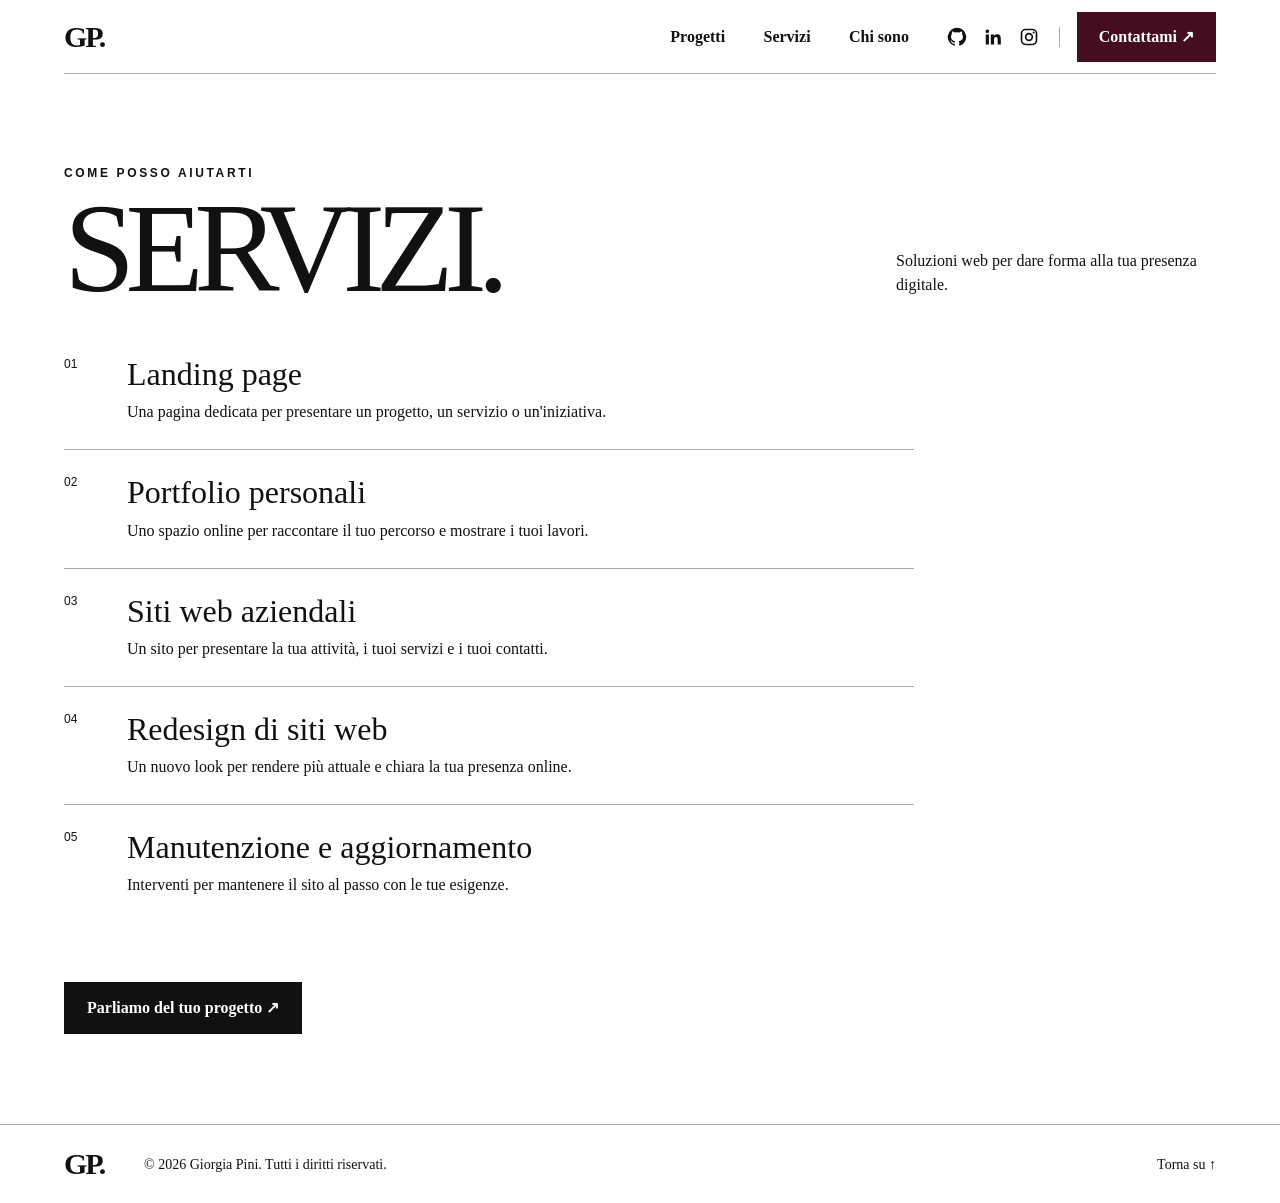
==== servizi.html @ f1f5376e "Redesign portfolio with editorial layout, services page and new projects" ====
<!doctype html><html lang="it"><head><meta charset="utf-8"><meta name="viewport" content="width=device-width, initial-scale=1"><meta name="description" content="Portfolio di Giorgia Pini: sviluppo web e soluzioni digitali."><title>Servizi — Giorgia Pini</title><link rel="stylesheet" href="css/style.css"><script src="js/main.js" defer></script></head><body><a class="skip-link" href="#main">Vai al contenuto</a><header id="top"><nav class="container nav" aria-label="Navigazione principale"><a class="brand" href="index.html">GP.</a><button class="menu-toggle" type="button" aria-expanded="false" aria-controls="nav-links" aria-label="Apri menu"><span></span><span></span></button><ul class="nav-links" id="nav-links"><li><a href="index.html#projects">Progetti</a></li><li><a href="servizi.html">Servizi</a></li><li><a href="index.html#about">Chi sono</a></li><li class="nav-socials"><div class="socials" aria-label="Social"><a href="https://github.com/giorgiapini" aria-label="GitHub"><svg viewBox="0 0 24 24" aria-hidden="true"><path fill="currentColor" d="M12 .9a11.1 11.1 0 0 0-3.51 21.63c.55.1.76-.24.76-.53v-2.13c-3.1.67-3.76-1.32-3.76-1.32-.5-1.28-1.24-1.62-1.24-1.62-1.01-.69.08-.68.08-.68 1.12.08 1.71 1.15 1.71 1.15.99 1.7 2.6 1.21 3.23.93.1-.72.39-1.21.7-1.49-2.48-.28-5.1-1.24-5.1-5.51 0-1.22.44-2.21 1.15-2.99-.12-.28-.5-1.42.11-2.95 0 0 .94-.3 3.06 1.14a10.6 10.6 0 0 1 5.57 0c2.12-1.44 3.06-1.14 3.06-1.14.61 1.53.23 2.67.11 2.95.72.78 1.15 1.77 1.15 2.99 0 4.28-2.62 5.22-5.12 5.5.4.35.76 1.02.76 2.06V22c0 .29.2.64.77.53A11.1 11.1 0 0 0 12 .9Z"/></svg></a><a href="https://www.linkedin.com/in/giorgia-pini-b1655030b/" aria-label="LinkedIn"><svg viewBox="0 0 24 24" aria-hidden="true"><path fill="currentColor" d="M5.2 3a2.2 2.2 0 1 0 0 4.4 2.2 2.2 0 0 0 0-4.4ZM3.3 9h3.8v12H3.3V9Zm6.1 0h3.6v1.6h.1c.5-.9 1.8-1.9 3.7-1.9 3.9 0 4.6 2.5 4.6 5.8V21h-3.8v-5.8c0-1.4 0-3.2-2-3.2s-2.3 1.5-2.3 3.1V21H9.4V9Z"/></svg></a><span class="social-unlinked" role="img" aria-label="Instagram"><svg viewBox="0 0 24 24" aria-hidden="true"><rect x="3" y="3" width="18" height="18" rx="5" fill="none" stroke="currentColor" stroke-width="2"/><circle cx="12" cy="12" r="4" fill="none" stroke="currentColor" stroke-width="2"/><circle cx="17.5" cy="6.5" r="1.2" fill="currentColor"/></svg></span></div></li><li><a class="nav-contact" href="index.html#contact">Contattami ↗</a></li></ul></nav></header><main id="main" class="container services-page"><div class="section-top"><div><p class="eyebrow">COME POSSO AIUTARTI</p><h1>SERVIZI.</h1></div><p>Soluzioni web per dare forma alla tua presenza digitale.</p></div><div class="service-list service-page-list"><article><span>01</span><div><h2>Landing page</h2><p>Una pagina dedicata per presentare un progetto, un servizio o un'iniziativa.</p></div></article><article><span>02</span><div><h2>Portfolio personali</h2><p>Uno spazio online per raccontare il tuo percorso e mostrare i tuoi lavori.</p></div></article><article><span>03</span><div><h2>Siti web aziendali</h2><p>Un sito per presentare la tua attività, i tuoi servizi e i tuoi contatti.</p></div></article><article><span>04</span><div><h2>Redesign di siti web</h2><p>Un nuovo look per rendere più attuale e chiara la tua presenza online.</p></div></article><article><span>05</span><div><h2>Manutenzione e aggiornamento</h2><p>Interventi per mantenere il sito al passo con le tue esigenze.</p></div></article></div><a class="button button-dark" href="index.html#contact">Parliamo del tuo progetto ↗</a></main><footer><div class="container footer-inner"><a class="brand" href="index.html">GP.</a><p>© <span id="year">2026</span> Giorgia Pini. Tutti i diritti riservati.</p><a href="#top">Torna su ↑</a></div></footer></body></html>
---- css/style.css ----
﻿:root{--ink:#111;--line:#aaa;--wine:#450D20;--serif:Georgia,'Times New Roman',serif;--sans:Arial,sans-serif}*{box-sizing:border-box}html{scroll-behavior:smooth}body{margin:0;background:#fff;color:var(--ink);font:16px/1.5 var(--serif)}a{color:inherit;text-decoration:none}button,input,textarea{font:inherit}img{display:block;max-width:100%}.container{width:min(1200px,calc(100% - 10%));margin:auto}.skip-link{position:fixed;top:0;left:0;z-index:99;background:#111;color:#fff;padding:12px;transform:translateY(-110%)}.skip-link:focus{transform:none}:focus-visible{outline:2px solid #111;outline-offset:4px}.nav{height:74px;display:flex;align-items:center;justify-content:space-between;border-bottom:1px solid var(--line)}.brand{font:bold 30px/1 var(--serif);letter-spacing:-.07em}.nav-links{display:flex;align-items:center;gap:48px;list-style:none;margin:0;padding:0;font-weight:bold}.nav-links a:hover,.text-link:hover{text-decoration:underline}.nav-contact{display:inline-block;background:var(--wine);color:white;padding:13px 22px}.menu-toggle{display:none}.hero{position:relative;min-height:570px;overflow:hidden;background:#e5e5e5}.hero-image{position:absolute;width:100%;height:100%;object-fit:cover;object-position:center;filter:grayscale(1)}.hero-content{position:relative;padding-top:64px;padding-bottom:45px}.eyebrow{font:600 12px/1.5 var(--sans);letter-spacing:.22em;margin:0 0 18px}.hero h1,.services-page h1{font:400 clamp(76px,11vw,150px)/.76 var(--serif);letter-spacing:-.075em;margin:34px 0}.hero-subtitle{font:600 12px/1.8 var(--sans);letter-spacing:.16em}.button{display:inline-flex;align-items:center;justify-content:center;gap:24px;padding:13px 22px;border:1px solid #111;background:transparent;cursor:pointer;font-weight:bold}.button:hover{background:#222;color:#fff}.button-dark{background:#111;color:#fff}.button-white{background:white;color:#111;border-color:white}.socials{display:flex;gap:8px;margin-top:25px}.socials a{display:grid;place-items:center;width:34px;height:34px;background:#111;color:#fff;border-radius:50%;font:bold 16px Arial}.socials svg{width:19px;height:19px}.section{padding-top:70px;padding-bottom:70px;border-bottom:1px solid var(--line)}.section-top{display:flex;align-items:end;justify-content:space-between;gap:40px;margin-bottom:35px}.section-top>p{max-width:320px;margin:0}.section h2,.banner h2{font:400 clamp(42px,5vw,70px)/.98 var(--serif);letter-spacing:-.045em;margin:0}.project-grid{display:grid;grid-template-columns:1fr 1fr;gap:36px 28px}.project-grid img,.project-placeholder{width:100%;aspect-ratio:1.8;object-fit:cover;filter:grayscale(1)}.project-placeholder{background:#e5e5e5;display:grid;place-items:center;font:400 28px var(--serif);color:#555}.project-line{display:flex;justify-content:space-between;align-items:baseline;margin-top:12px}.project-line h3{font-size:20px;margin:0}.project-grid p{margin:2px 0}.split{display:grid;grid-template-columns:1fr 1.6fr;gap:8%}.split-content{border-left:1px solid var(--line);padding-left:8%}.about-copy{font-size:18px;line-height:1.5}.about-copy p:last-child{margin-bottom:0}.service-list article{display:grid;grid-template-columns:48px 1fr;gap:15px;border-top:1px solid var(--line);padding:20px 0}.service-list article:first-child{border-top:0;padding-top:0}.service-list h3,.service-list h2{font:400 26px/1.1 var(--serif);margin:0 0 8px}.service-list p{margin:0}.service-list article>span{font:12px var(--sans)}.text-link{display:inline-block;margin-top:20px;font-weight:bold}.skills-grid{display:grid;grid-template-columns:1fr 1fr;gap:30px}.skills-grid>div{border-top:1px solid var(--line);padding-top:18px}.skills-grid h3{font:600 12px var(--sans);letter-spacing:.15em;text-transform:uppercase}.contact>div>p:last-child{max-width:340px;margin-top:25px}.form-row{display:grid;grid-template-columns:1fr 1fr;gap:18px}.contact-form label{display:block;font:600 11px var(--sans);letter-spacing:.14em;margin-bottom:8px}.contact-form input,.contact-form textarea{width:100%;border:1px solid #aaa;background:#fff;padding:12px;margin-bottom:20px;border-radius:0}.contact-form textarea{resize:vertical}.contact-form button:disabled{opacity:.6}.banner{background:var(--wine);color:#fff;padding:48px 0}.banner-inner{display:flex;align-items:center;justify-content:space-between;gap:30px}.banner h2{font-size:clamp(45px,5vw,70px)}.footer-inner{display:flex;align-items:center;gap:40px;padding-top:24px;padding-bottom:24px}.footer-inner p{margin:0;flex:1;font-size:14px}.footer-inner>a:last-child{font-size:14px}.services-page{padding-top:90px;padding-bottom:90px}.services-page h1{font-size:clamp(65px,10vw,130px);margin:0}.service-page-list{max-width:850px;margin:60px 0}.service-page-list article{padding:25px 0}.service-page-list h2{font-size:32px}@media(max-width:700px){.container{width:calc(100% - 36px)}.nav{height:66px}.menu-toggle{display:block;border:0;background:none;padding:10px;cursor:pointer}.menu-toggle span{display:block;width:24px;height:2px;background:#111;margin:5px}.nav-links{display:none;position:absolute;z-index:5;top:66px;left:0;right:0;background:#fff;padding:20px;gap:0;align-items:stretch;flex-direction:column;border-bottom:1px solid #aaa}.nav-links.is-open{display:flex}.nav-links a{display:block;padding:12px}.hero{min-height:620px}.hero-image{object-position:64% center}.hero-content{padding-top:40px}.hero h1{font-size:clamp(68px,16vw,100px);margin-top:40px}.hero-subtitle{max-width:180px}.section{padding-top:52px;padding-bottom:52px}.section-top,.banner-inner{align-items:flex-start;flex-direction:column}.section-top{gap:18px}.split{grid-template-columns:1fr;gap:26px}.split-content{border-left:0;padding-left:0}.project-grid{grid-template-columns:1fr;gap:30px}.skills-grid{grid-template-columns:1fr;gap:10px}.form-row{grid-template-columns:1fr;gap:0}.footer-inner{flex-wrap:wrap;gap:16px}.footer-inner p{flex-basis:75%}.footer-inner>a:last-child{margin-left:auto}.services-page{padding-top:65px}.service-page-list{margin:45px 0}}@media(prefers-reduced-motion:reduce){html{scroll-behavior:auto}}
@media(max-width:700px){.hero{min-height:0;background:#fff}.hero-image{position:relative;width:100%;height:auto;aspect-ratio:1.6;object-fit:cover;object-position:75% center}.hero-content{padding-top:28px;padding-bottom:36px}.hero h1{margin:24px 0;font-size:clamp(68px,16vw,100px)}}
/* Editorial refinements */
.skip-link{visibility:hidden;transform:translateY(-120%)}
.skip-link:focus{visibility:visible;transform:none}
.nav-links{gap:clamp(20px,3vw,42px)}
.nav-socials .socials{margin:0;gap:8px}
.nav-socials .socials a{padding:0;width:32px;height:32px}
.section{padding-top:42px;padding-bottom:42px}
.skills-section{display:grid;grid-template-columns:1fr 2fr;gap:6%}
.skills-section h2{font-size:clamp(34px,4vw,52px)}
.skills-categories{display:grid;grid-template-columns:repeat(4,minmax(0,1fr));gap:18px}
.skill-category{border-left:1px solid #ccc;padding-left:18px}
.skill-category h3{font:600 11px/1.4 var(--sans);letter-spacing:.12em;text-transform:uppercase;margin:0 0 12px}
.skill-category ul{display:flex;flex-wrap:wrap;gap:7px;list-style:none;margin:0;padding:0}
.skill-category li{background:#e5e5e5;padding:6px 8px;font-size:14px;line-height:1.2}
.skill-category li span{display:block;font:10px/1.3 var(--sans);margin-top:3px;color:#444}
@media(max-width:900px){.skills-section{grid-template-columns:1fr;gap:24px}.skills-categories{grid-template-columns:repeat(2,minmax(0,1fr))}}
@media(max-width:700px){.section{padding-top:34px;padding-bottom:34px}.nav-socials .socials{margin:8px 0}.nav-socials .socials a{padding:0}.skills-categories{gap:20px 12px}.skill-category{padding-left:12px}}
.nav-links .nav-socials{border-right:1px solid #aaa;padding-right:20px;margin-right:-22px}
.nav-socials .socials{gap:16px}
.nav-socials .socials a,.nav-socials .social-unlinked{display:grid;place-items:center;width:20px;height:20px;padding:0;background:none;color:#111;border-radius:0}
.nav-socials .socials svg{width:20px;height:20px}
@media(max-width:700px){.nav-links .nav-socials{border-right:0;margin-right:0;padding-right:0}.nav-socials .socials{gap:16px}}
footer{border-top:1px solid var(--line)}
.contact{border-bottom:0}
/* Griglia dei progetti */
.project-grid{grid-template-columns:repeat(3,minmax(0,1fr))}
.project-grid img{aspect-ratio:3 / 2;filter:grayscale(100%)}
.project-grid .project-tech,.project-grid .project-state{margin-top:10px;font:12px/1.5 var(--sans)}
.project-grid .project-state{font-weight:600}
.project-link-note{position:absolute;width:1px;height:1px;padding:0;margin:-1px;overflow:hidden;clip:rect(0,0,0,0);white-space:nowrap;border:0}
@media(max-width:900px){.project-grid{grid-template-columns:repeat(2,minmax(0,1fr))}}
@media(max-width:600px){.project-grid{grid-template-columns:1fr}}
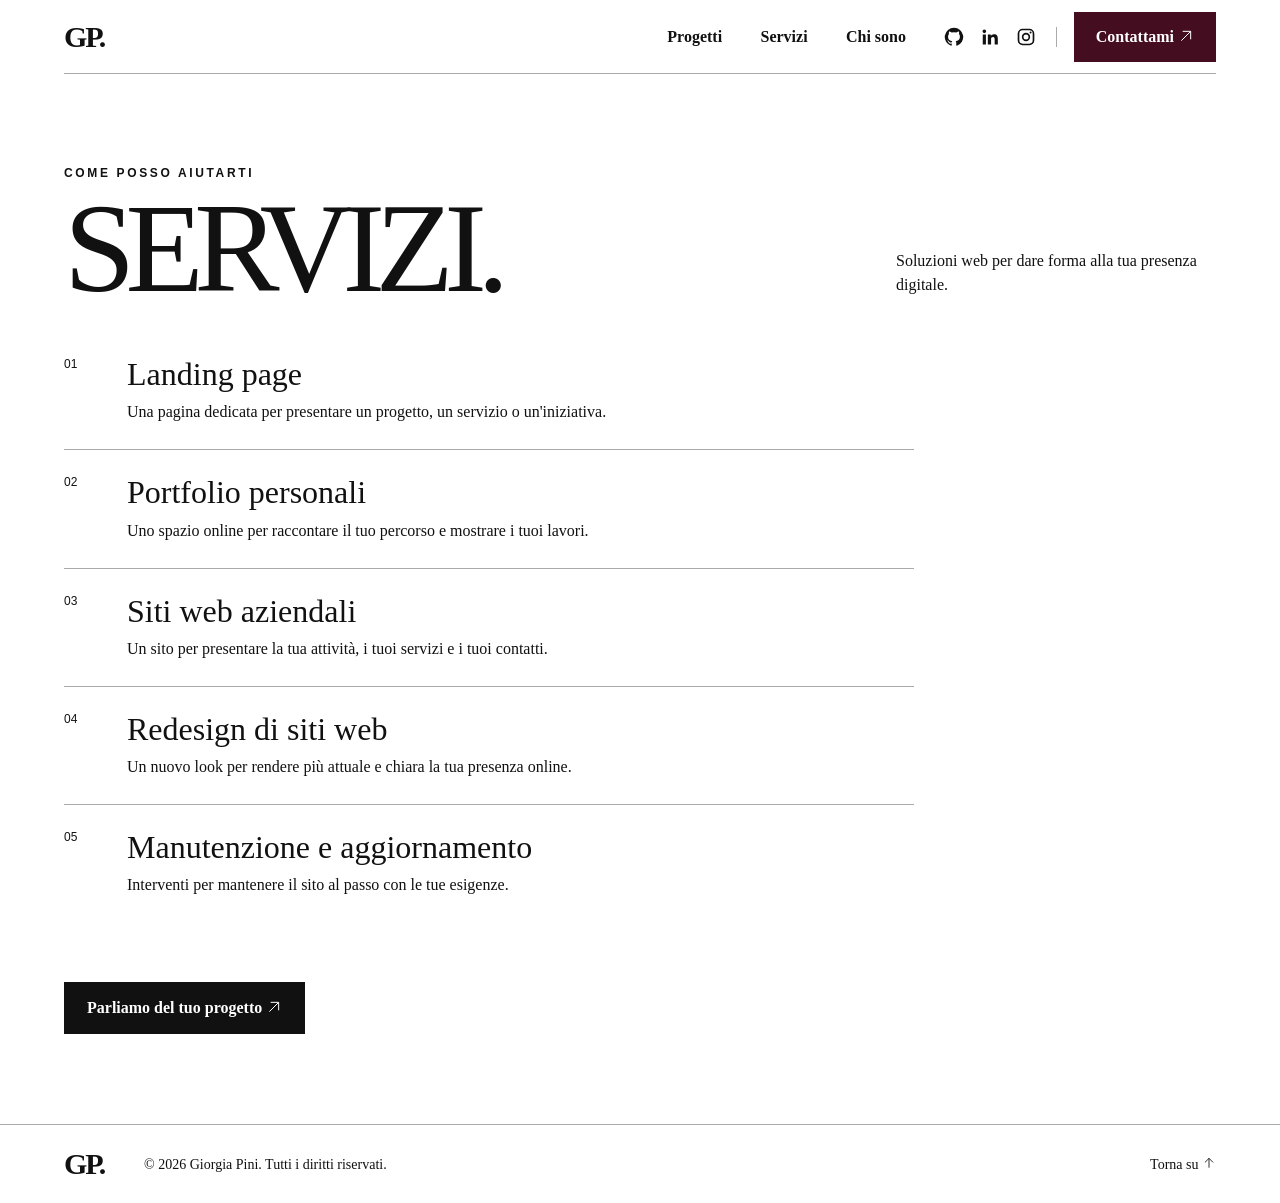
==== commit 3bd72dc4: "Fix arrow icons and add Instagram profile links" ====
--- a/servizi.html
+++ b/servizi.html
@@ -1 +1 @@
-<!doctype html><html lang="it"><head><meta charset="utf-8"><meta name="viewport" content="width=device-width, initial-scale=1"><meta name="description" content="Portfolio di Giorgia Pini: sviluppo web e soluzioni digitali."><title>Servizi — Giorgia Pini</title><link rel="stylesheet" href="css/style.css"><script src="js/main.js" defer></script></head><body><a class="skip-link" href="#main">Vai al contenuto</a><header id="top"><nav class="container nav" aria-label="Navigazione principale"><a class="brand" href="index.html">GP.</a><button class="menu-toggle" type="button" aria-expanded="false" aria-controls="nav-links" aria-label="Apri menu"><span></span><span></span></button><ul class="nav-links" id="nav-links"><li><a href="index.html#projects">Progetti</a></li><li><a href="servizi.html">Servizi</a></li><li><a href="index.html#about">Chi sono</a></li><li class="nav-socials"><div class="socials" aria-label="Social"><a href="https://github.com/giorgiapini" aria-label="GitHub"><svg viewBox="0 0 24 24" aria-hidden="true"><path fill="currentColor" d="M12 .9a11.1 11.1 0 0 0-3.51 21.63c.55.1.76-.24.76-.53v-2.13c-3.1.67-3.76-1.32-3.76-1.32-.5-1.28-1.24-1.62-1.24-1.62-1.01-.69.08-.68.08-.68 1.12.08 1.71 1.15 1.71 1.15.99 1.7 2.6 1.21 3.23.93.1-.72.39-1.21.7-1.49-2.48-.28-5.1-1.24-5.1-5.51 0-1.22.44-2.21 1.15-2.99-.12-.28-.5-1.42.11-2.95 0 0 .94-.3 3.06 1.14a10.6 10.6 0 0 1 5.57 0c2.12-1.44 3.06-1.14 3.06-1.14.61 1.53.23 2.67.11 2.95.72.78 1.15 1.77 1.15 2.99 0 4.28-2.62 5.22-5.12 5.5.4.35.76 1.02.76 2.06V22c0 .29.2.64.77.53A11.1 11.1 0 0 0 12 .9Z"/></svg></a><a href="https://www.linkedin.com/in/giorgia-pini-b1655030b/" aria-label="LinkedIn"><svg viewBox="0 0 24 24" aria-hidden="true"><path fill="currentColor" d="M5.2 3a2.2 2.2 0 1 0 0 4.4 2.2 2.2 0 0 0 0-4.4ZM3.3 9h3.8v12H3.3V9Zm6.1 0h3.6v1.6h.1c.5-.9 1.8-1.9 3.7-1.9 3.9 0 4.6 2.5 4.6 5.8V21h-3.8v-5.8c0-1.4 0-3.2-2-3.2s-2.3 1.5-2.3 3.1V21H9.4V9Z"/></svg></a><span class="social-unlinked" role="img" aria-label="Instagram"><svg viewBox="0 0 24 24" aria-hidden="true"><rect x="3" y="3" width="18" height="18" rx="5" fill="none" stroke="currentColor" stroke-width="2"/><circle cx="12" cy="12" r="4" fill="none" stroke="currentColor" stroke-width="2"/><circle cx="17.5" cy="6.5" r="1.2" fill="currentColor"/></svg></span></div></li><li><a class="nav-contact" href="index.html#contact">Contattami ↗</a></li></ul></nav></header><main id="main" class="container services-page"><div class="section-top"><div><p class="eyebrow">COME POSSO AIUTARTI</p><h1>SERVIZI.</h1></div><p>Soluzioni web per dare forma alla tua presenza digitale.</p></div><div class="service-list service-page-list"><article><span>01</span><div><h2>Landing page</h2><p>Una pagina dedicata per presentare un progetto, un servizio o un'iniziativa.</p></div></article><article><span>02</span><div><h2>Portfolio personali</h2><p>Uno spazio online per raccontare il tuo percorso e mostrare i tuoi lavori.</p></div></article><article><span>03</span><div><h2>Siti web aziendali</h2><p>Un sito per presentare la tua attività, i tuoi servizi e i tuoi contatti.</p></div></article><article><span>04</span><div><h2>Redesign di siti web</h2><p>Un nuovo look per rendere più attuale e chiara la tua presenza online.</p></div></article><article><span>05</span><div><h2>Manutenzione e aggiornamento</h2><p>Interventi per mantenere il sito al passo con le tue esigenze.</p></div></article></div><a class="button button-dark" href="index.html#contact">Parliamo del tuo progetto ↗</a></main><footer><div class="container footer-inner"><a class="brand" href="index.html">GP.</a><p>© <span id="year">2026</span> Giorgia Pini. Tutti i diritti riservati.</p><a href="#top">Torna su ↑</a></div></footer></body></html>+<!doctype html><html lang="it"><head><meta charset="utf-8"><meta name="viewport" content="width=device-width, initial-scale=1"><meta name="description" content="Portfolio di Giorgia Pini: sviluppo web e soluzioni digitali."><title>Servizi — Giorgia Pini</title><link rel="stylesheet" href="css/style.css"><script src="js/main.js" defer></script></head><body><a class="skip-link" href="#main">Vai al contenuto</a><header id="top"><nav class="container nav" aria-label="Navigazione principale"><a class="brand" href="index.html">GP.</a><button class="menu-toggle" type="button" aria-expanded="false" aria-controls="nav-links" aria-label="Apri menu"><span></span><span></span></button><ul class="nav-links" id="nav-links"><li><a href="index.html#projects">Progetti</a></li><li><a href="servizi.html">Servizi</a></li><li><a href="index.html#about">Chi sono</a></li><li class="nav-socials"><div class="socials" aria-label="Social"><a href="https://github.com/giorgiapini" aria-label="GitHub"><svg viewBox="0 0 24 24" aria-hidden="true"><path fill="currentColor" d="M12 .9a11.1 11.1 0 0 0-3.51 21.63c.55.1.76-.24.76-.53v-2.13c-3.1.67-3.76-1.32-3.76-1.32-.5-1.28-1.24-1.62-1.24-1.62-1.01-.69.08-.68.08-.68 1.12.08 1.71 1.15 1.71 1.15.99 1.7 2.6 1.21 3.23.93.1-.72.39-1.21.7-1.49-2.48-.28-5.1-1.24-5.1-5.51 0-1.22.44-2.21 1.15-2.99-.12-.28-.5-1.42.11-2.95 0 0 .94-.3 3.06 1.14a10.6 10.6 0 0 1 5.57 0c2.12-1.44 3.06-1.14 3.06-1.14.61 1.53.23 2.67.11 2.95.72.78 1.15 1.77 1.15 2.99 0 4.28-2.62 5.22-5.12 5.5.4.35.76 1.02.76 2.06V22c0 .29.2.64.77.53A11.1 11.1 0 0 0 12 .9Z"/></svg></a><a href="https://www.linkedin.com/in/giorgia-pini-b1655030b/" aria-label="LinkedIn"><svg viewBox="0 0 24 24" aria-hidden="true"><path fill="currentColor" d="M5.2 3a2.2 2.2 0 1 0 0 4.4 2.2 2.2 0 0 0 0-4.4ZM3.3 9h3.8v12H3.3V9Zm6.1 0h3.6v1.6h.1c.5-.9 1.8-1.9 3.7-1.9 3.9 0 4.6 2.5 4.6 5.8V21h-3.8v-5.8c0-1.4 0-3.2-2-3.2s-2.3 1.5-2.3 3.1V21H9.4V9Z"/></svg></a><a class="social-unlinked" href="https://www.instagram.com/giorgiapini_web/" target="_blank" rel="noopener noreferrer" aria-label="Instagram di Giorgia Pini"><svg viewBox="0 0 24 24" aria-hidden="true"><rect x="3" y="3" width="18" height="18" rx="5" fill="none" stroke="currentColor" stroke-width="2"/><circle cx="12" cy="12" r="4" fill="none" stroke="currentColor" stroke-width="2"/><circle cx="17.5" cy="6.5" r="1.2" fill="currentColor"/></svg></a></div></li><li><a class="nav-contact" href="index.html#contact">Contattami <svg width="1em" height="1em" viewBox="0 0 24 24" fill="none" stroke="currentColor" stroke-width="1.5" aria-hidden="true" style="vertical-align: -0.125em"><path d="M5 19 19 5M7 5h12v12"/></svg></a></li></ul></nav></header><main id="main" class="container services-page"><div class="section-top"><div><p class="eyebrow">COME POSSO AIUTARTI</p><h1>SERVIZI.</h1></div><p>Soluzioni web per dare forma alla tua presenza digitale.</p></div><div class="service-list service-page-list"><article><span>01</span><div><h2>Landing page</h2><p>Una pagina dedicata per presentare un progetto, un servizio o un'iniziativa.</p></div></article><article><span>02</span><div><h2>Portfolio personali</h2><p>Uno spazio online per raccontare il tuo percorso e mostrare i tuoi lavori.</p></div></article><article><span>03</span><div><h2>Siti web aziendali</h2><p>Un sito per presentare la tua attività, i tuoi servizi e i tuoi contatti.</p></div></article><article><span>04</span><div><h2>Redesign di siti web</h2><p>Un nuovo look per rendere più attuale e chiara la tua presenza online.</p></div></article><article><span>05</span><div><h2>Manutenzione e aggiornamento</h2><p>Interventi per mantenere il sito al passo con le tue esigenze.</p></div></article></div><a class="button button-dark" href="index.html#contact"><span>Parliamo del tuo progetto <svg width="1em" height="1em" viewBox="0 0 24 24" fill="none" stroke="currentColor" stroke-width="1.5" aria-hidden="true" style="vertical-align: -0.125em"><path d="M5 19 19 5M7 5h12v12"/></svg></span></a></main><footer><div class="container footer-inner"><a class="brand" href="index.html">GP.</a><p>© <span id="year">2026</span> Giorgia Pini. Tutti i diritti riservati.</p><a href="#top">Torna su <svg width="1em" height="1em" viewBox="0 0 24 24" fill="none" stroke="currentColor" stroke-width="1.5" aria-hidden="true" style="vertical-align: -0.125em"><path d="M12 20V4M5 11l7-7 7 7"/></svg></a></div></footer></body></html>
